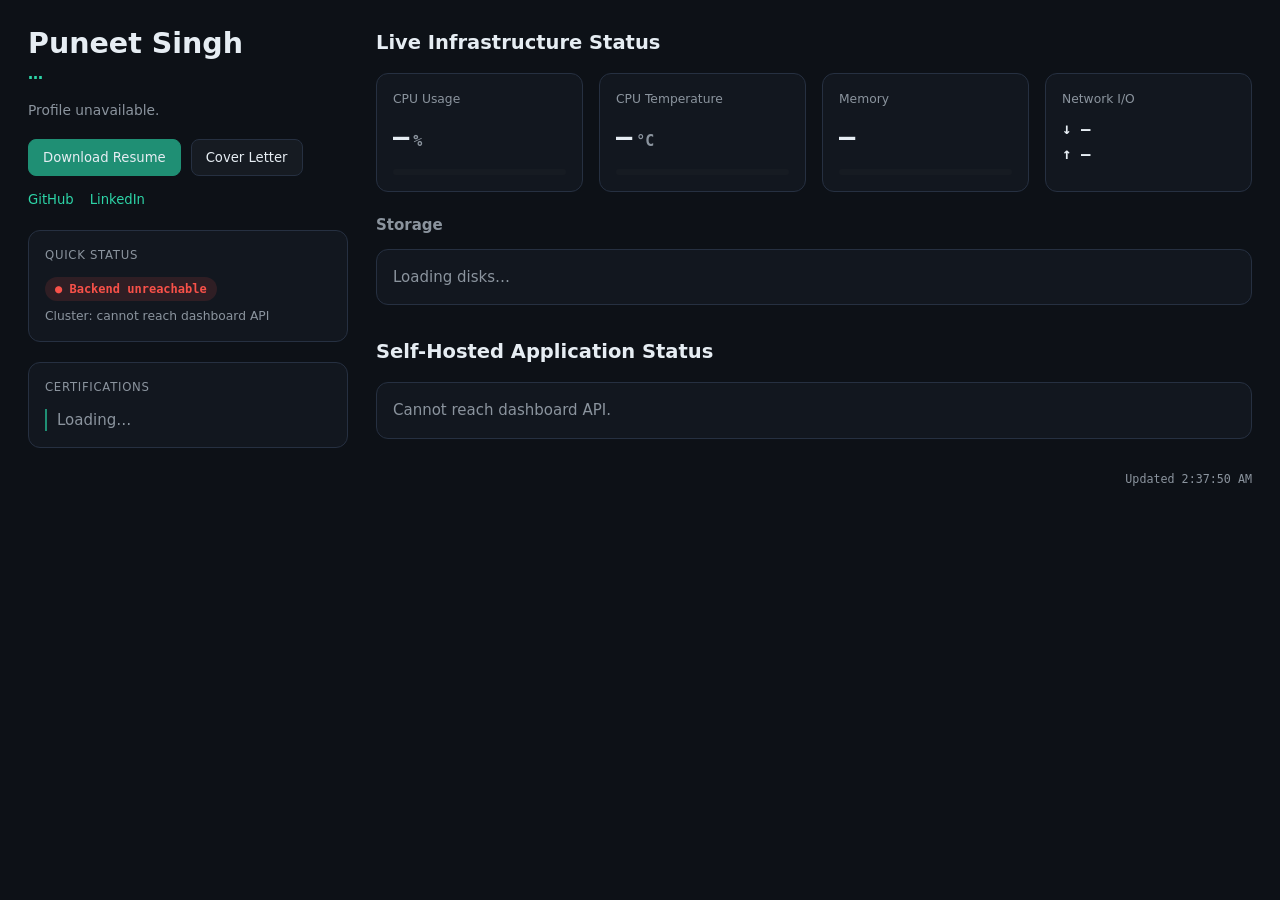
==== frontend/index.html @ 922e1ca6 "v1 scaffold: Spring Boot backend + static frontend + k8s manifests Backend (Java 21, Spring Boot 3.3" ====
<!DOCTYPE html>
<html lang="en">
<head>
  <meta charset="UTF-8" />
  <meta name="viewport" content="width=device-width, initial-scale=1.0" />
  <title>Puneet Singh — DevOps & SRE</title>
  <meta name="description" content="Senior DevOps & SRE Engineer — live homelab dashboard." />
  <link rel="preconnect" href="https://fonts.googleapis.com" />
  <link rel="stylesheet" href="css/styles.css" />
</head>
<body>
  <div class="layout">
    <!-- ============================= SIDEBAR ============================= -->
    <aside class="sidebar">
      <div class="identity">
        <h1 class="name">
          <a id="name-link" href="#" target="_blank" rel="noopener">…</a>
        </h1>
        <p class="title" id="title">…</p>
        <p class="summary" id="summary">…</p>

        <div class="cta">
          <a id="resume-link" class="btn btn-primary" href="#" target="_blank" rel="noopener">Download Resume</a>
          <a id="cover-link" class="btn" href="#" target="_blank" rel="noopener">Cover Letter</a>
        </div>

        <div class="social">
          <a id="github-link" href="#" target="_blank" rel="noopener">GitHub</a>
          <a id="linkedin-link2" href="#" target="_blank" rel="noopener">LinkedIn</a>
        </div>
      </div>

      <div class="card quick-status">
        <div class="card-head">Quick Status</div>
        <div class="quick-row">
          <span id="cluster-pill" class="pill pill-loading">● Checking…</span>
        </div>
        <div class="quick-sub" id="cluster-sub">Cluster: —</div>
      </div>

      <div class="card certs">
        <div class="card-head">Certifications</div>
        <ul id="certs-list" class="certs-list">
          <li class="muted">Loading…</li>
        </ul>
      </div>
    </aside>

    <!-- ============================= MAIN =============================== -->
    <main class="main">
      <!-- Live cluster stats -->
      <section id="infrastructure">
        <h2 class="section-title">Live Infrastructure Status</h2>
        <div class="grid metrics-grid">
          <div class="card metric" data-metric="cpu">
            <div class="metric-label">CPU Usage</div>
            <div class="metric-value"><span id="cpu-val">—</span><span class="unit">%</span></div>
            <div class="bar"><div id="cpu-bar" class="bar-fill"></div></div>
          </div>

          <div class="card metric" data-metric="cputemp">
            <div class="metric-label">CPU Temperature</div>
            <div class="metric-value"><span id="cputemp-val">—</span><span class="unit">°C</span></div>
            <div class="bar"><div id="cputemp-bar" class="bar-fill"></div></div>
          </div>

          <div class="card metric" data-metric="memory">
            <div class="metric-label">Memory</div>
            <div class="metric-value"><span id="mem-val">—</span></div>
            <div class="bar"><div id="mem-bar" class="bar-fill"></div></div>
          </div>

          <div class="card metric" data-metric="network">
            <div class="metric-label">Network I/O</div>
            <div class="metric-value net">
              <span class="net-line">↓ <span id="net-rx">—</span></span>
              <span class="net-line">↑ <span id="net-tx">—</span></span>
            </div>
          </div>
        </div>

        <h3 class="subsection-title">Storage</h3>
        <div class="grid disks-grid" id="disks-grid">
          <div class="card muted">Loading disks…</div>
        </div>
      </section>

      <!-- Self-hosted app status -->
      <section id="apps">
        <h2 class="section-title">Self-Hosted Application Status</h2>
        <div class="grid apps-grid" id="apps-grid">
          <div class="card muted">Loading apps…</div>
        </div>
      </section>

      <footer class="footer">
        <span id="last-updated">—</span>
      </footer>
    </main>
  </div>

  <script src="js/app.js" defer></script>
</body>
</html>
---- frontend/css/styles.css ----
/* ============================================================
   homepage-homelab — dark, observability-inspired theme
   ============================================================ */
:root {
  --bg:            #0d1117;
  --bg-elevated:   #161b22;
  --bg-card:       #12171f;
  --border:        #263041;
  --text:          #e6edf3;
  --text-muted:    #8b949e;
  --accent:        #2dd4a7;   /* healthy teal/green */
  --accent-dim:    #1f8f74;
  --warn:          #e3b341;
  --crit:          #f85149;
  --mono: ui-monospace, SFMono-Regular, "SF Mono", Menlo, Consolas, monospace;
  --sans: system-ui, -apple-system, "Segoe UI", Roboto, Helvetica, Arial, sans-serif;
}

* { box-sizing: border-box; }

html, body {
  margin: 0;
  padding: 0;
  background: var(--bg);
  color: var(--text);
  font-family: var(--sans);
  font-size: 15px;
  line-height: 1.5;
}

a { color: var(--accent); text-decoration: none; }
a:hover { text-decoration: underline; }

.layout {
  display: grid;
  grid-template-columns: 320px 1fr;
  gap: 28px;
  max-width: 1280px;
  margin: 0 auto;
  padding: 28px;
}

/* ---------------------------- sidebar ---------------------------- */
.sidebar { display: flex; flex-direction: column; gap: 20px; }

.name { font-size: 1.9rem; margin: 0 0 4px; line-height: 1.1; }
.name a { color: var(--text); }
.title { color: var(--accent); font-weight: 600; margin: 0 0 14px; }
.summary { color: var(--text-muted); font-size: 0.92rem; }

.cta { display: flex; gap: 10px; margin: 18px 0 14px; flex-wrap: wrap; }
.btn {
  display: inline-block;
  padding: 8px 14px;
  border: 1px solid var(--border);
  border-radius: 8px;
  color: var(--text);
  font-size: 0.88rem;
  background: var(--bg-elevated);
  transition: border-color .15s, background .15s;
}
.btn:hover { border-color: var(--accent); text-decoration: none; }
.btn-primary { background: var(--accent-dim); border-color: var(--accent-dim); }
.btn-primary:hover { background: var(--accent); border-color: var(--accent); }
.btn.disabled { opacity: .5; pointer-events: none; }

.social { display: flex; gap: 16px; font-size: 0.88rem; }

/* ---------------------------- cards ------------------------------ */
.card {
  background: var(--bg-card);
  border: 1px solid var(--border);
  border-radius: 12px;
  padding: 16px;
}
.card-head {
  font-size: 0.78rem;
  text-transform: uppercase;
  letter-spacing: .06em;
  color: var(--text-muted);
  margin-bottom: 12px;
}
.muted { color: var(--text-muted); }

/* quick status */
.quick-row { display: flex; align-items: center; gap: 8px; }
.quick-sub { color: var(--text-muted); font-size: 0.82rem; margin-top: 6px; }

.pill {
  display: inline-block;
  padding: 3px 10px;
  border-radius: 999px;
  font-size: 0.8rem;
  font-weight: 600;
  font-family: var(--mono);
}
.pill-ok      { background: rgba(45,212,167,.12); color: var(--accent); }
.pill-warn    { background: rgba(227,179,65,.12);  color: var(--warn); }
.pill-crit    { background: rgba(248,81,73,.12);   color: var(--crit); }
.pill-loading { background: rgba(139,148,158,.12); color: var(--text-muted); }

/* certifications */
.certs-list { list-style: none; margin: 0; padding: 0; display: flex; flex-direction: column; gap: 10px; }
.certs-list li { border-left: 2px solid var(--accent-dim); padding-left: 10px; }
.cert-name { font-weight: 600; }
.cert-meta { color: var(--text-muted); font-size: 0.8rem; }

/* ---------------------------- main ------------------------------- */
.main { display: flex; flex-direction: column; gap: 32px; }
.section-title { font-size: 1.3rem; margin: 0 0 16px; }
.subsection-title { font-size: 1rem; color: var(--text-muted); margin: 22px 0 12px; }

.grid { display: grid; gap: 16px; }
.metrics-grid { grid-template-columns: repeat(auto-fit, minmax(200px, 1fr)); }
.disks-grid   { grid-template-columns: repeat(auto-fit, minmax(240px, 1fr)); }
.apps-grid    { grid-template-columns: repeat(auto-fit, minmax(220px, 1fr)); }

/* metric card */
.metric-label { font-size: 0.82rem; color: var(--text-muted); margin-bottom: 8px; }
.metric-value { font-family: var(--mono); font-size: 1.8rem; font-weight: 700; }
.metric-value .unit { font-size: 1rem; color: var(--text-muted); margin-left: 4px; }
.metric-value.net { font-size: 1.05rem; display: flex; flex-direction: column; gap: 2px; }
.net-line { color: var(--text); }

.bar { height: 6px; background: var(--bg-elevated); border-radius: 4px; margin-top: 12px; overflow: hidden; }
.bar-fill { height: 100%; width: 0; background: var(--accent); transition: width .4s ease, background .4s; }
.bar-fill.warn { background: var(--warn); }
.bar-fill.crit { background: var(--crit); }

/* disk card */
.disk-name { font-weight: 600; margin-bottom: 4px; }
.disk-mount { font-family: var(--mono); font-size: 0.78rem; color: var(--text-muted); margin-bottom: 10px; }
.disk-usage { font-family: var(--mono); font-size: 0.85rem; margin-top: 8px; color: var(--text-muted); }
.disk-temp { float: right; font-size: 0.8rem; }

/* app card */
.app-card { display: flex; flex-direction: column; gap: 8px; }
.app-head { display: flex; justify-content: space-between; align-items: center; }
.app-name { font-weight: 600; text-transform: capitalize; }
.app-stats { font-family: var(--mono); font-size: 0.8rem; color: var(--text-muted); }
.app-stats div { display: flex; justify-content: space-between; }

/* states */
.is-error .metric-value,
.is-error .disk-usage { color: var(--crit); }
.skeleton { color: var(--text-muted); opacity: .6; }

.footer { color: var(--text-muted); font-size: 0.78rem; text-align: right; font-family: var(--mono); }

/* ---------------------------- responsive ------------------------- */
@media (max-width: 860px) {
  .layout { grid-template-columns: 1fr; }
}
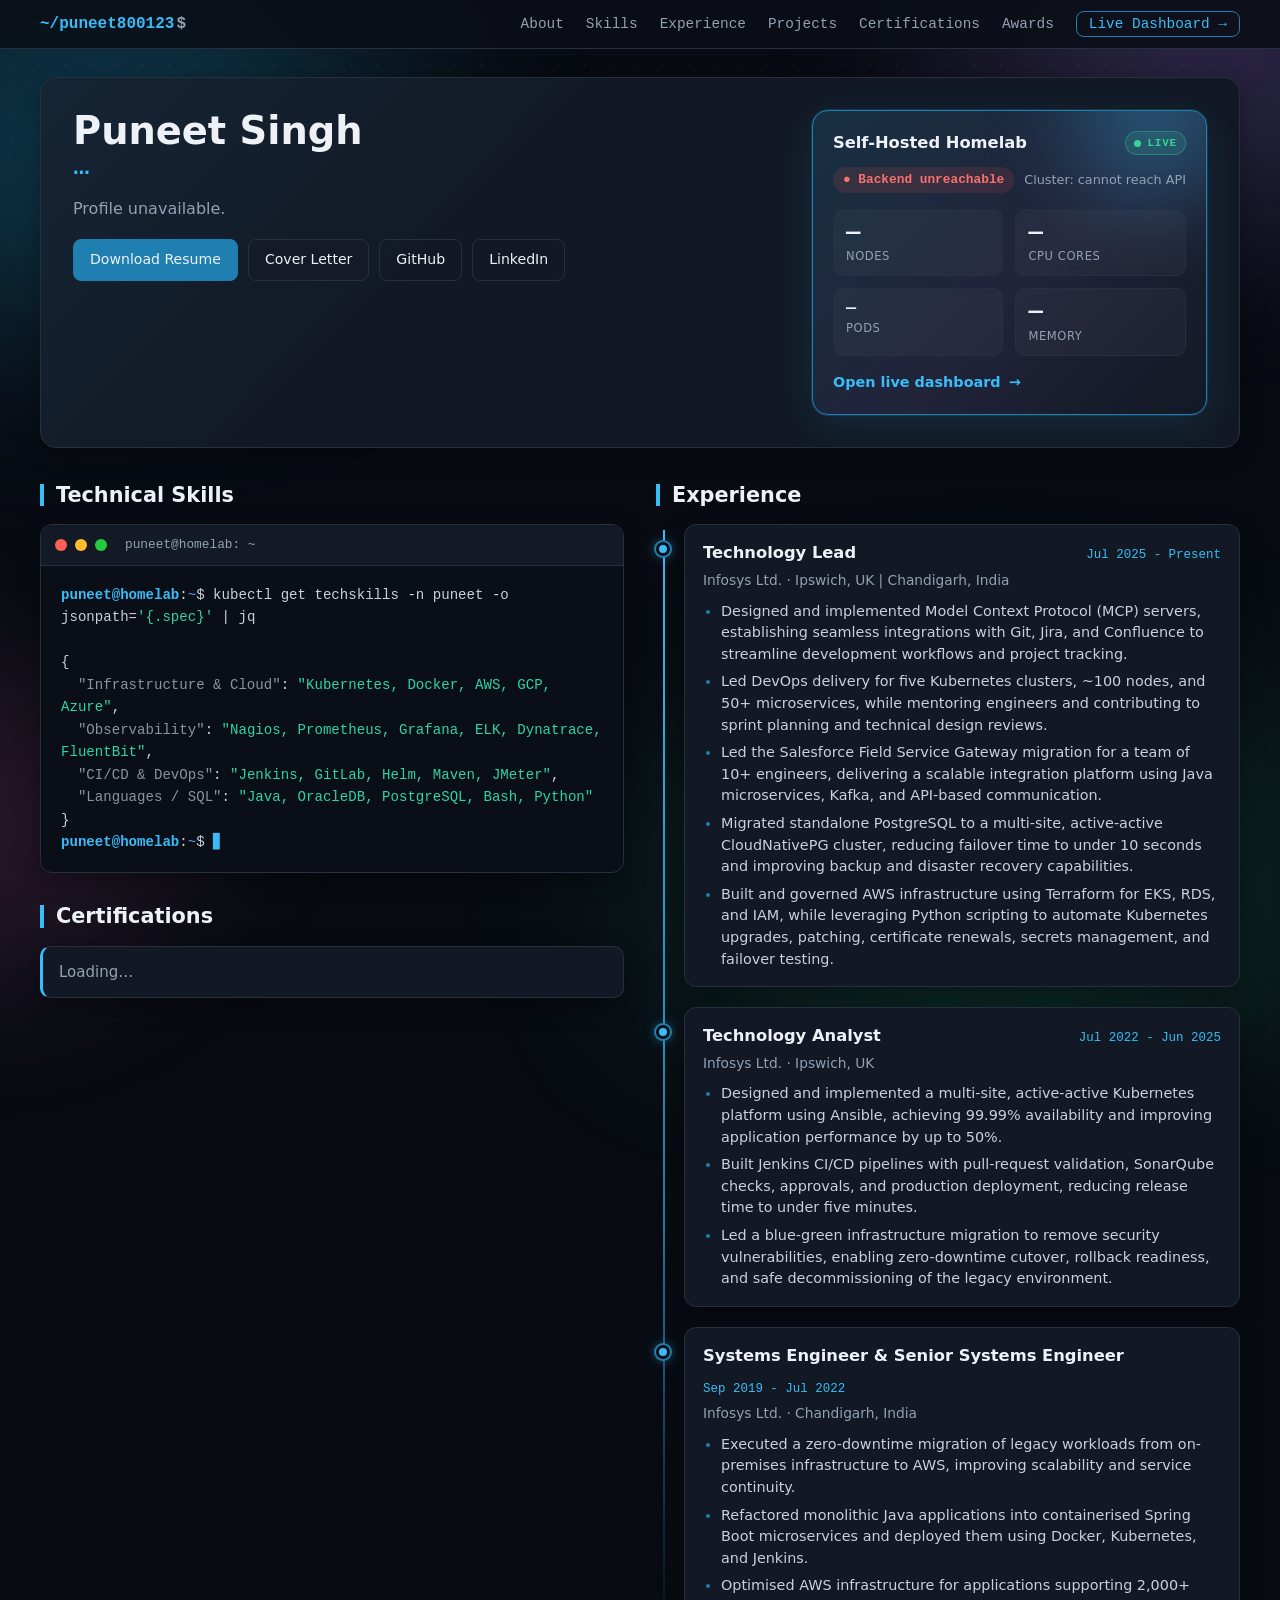
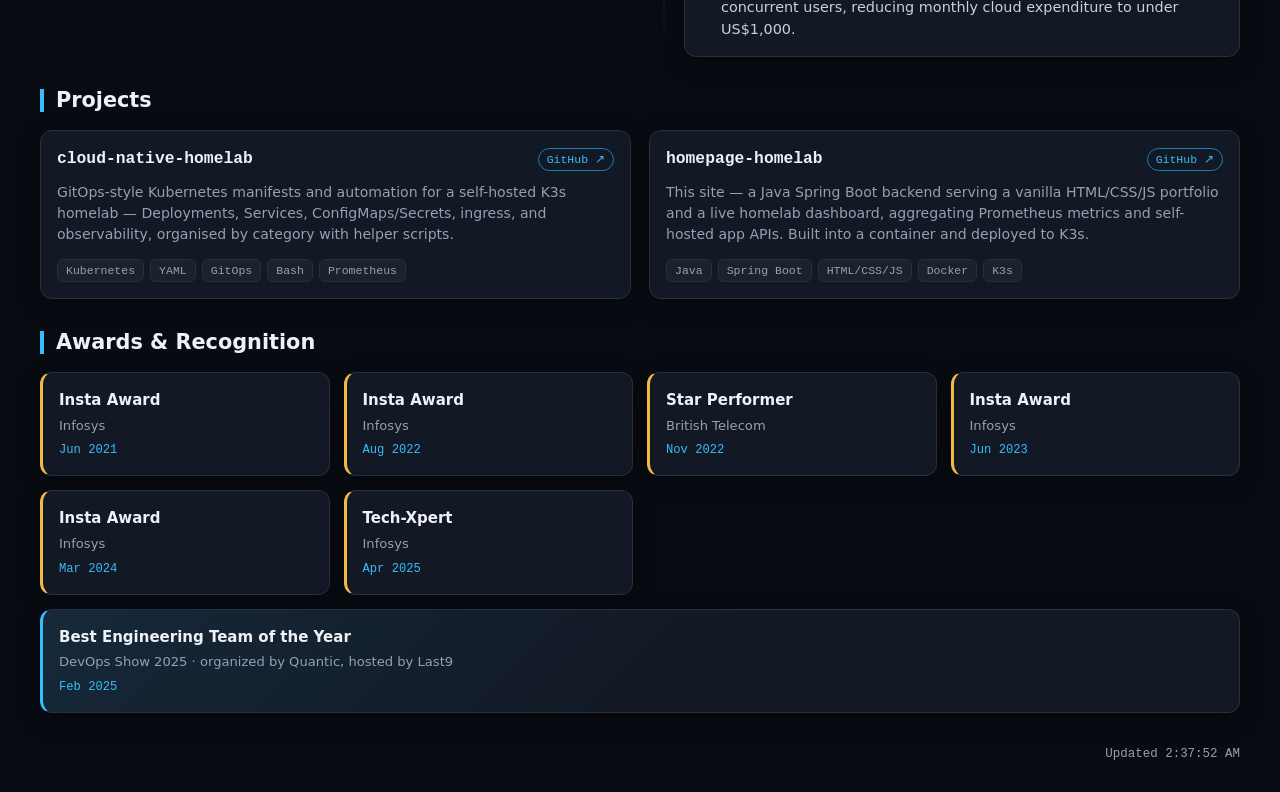
==== commit 831f32e8: "Two-page site (portfolio + live dashboard), gauges, app integration, system info Backend: - /api/clu" ====
--- a/frontend/index.html
+++ b/frontend/index.html
@@ -4,15 +4,38 @@
   <meta charset="UTF-8" />
   <meta name="viewport" content="width=device-width, initial-scale=1.0" />
   <title>Puneet Singh — DevOps & SRE</title>
-  <meta name="description" content="Senior DevOps & SRE Engineer — live homelab dashboard." />
+  <meta name="description" content="Puneet Singh — DevOps Lead & SRE. Kubernetes, GitOps, observability, automation." />
   <link rel="preconnect" href="https://fonts.googleapis.com" />
   <link rel="stylesheet" href="css/styles.css" />
 </head>
 <body>
-  <div class="layout">
-    <!-- ============================= SIDEBAR ============================= -->
-    <aside class="sidebar">
-      <div class="identity">
+  <!-- Fancy layered background -->
+  <div class="bg-aurora" aria-hidden="true"></div>
+  <div class="bg-grid" aria-hidden="true"></div>
+
+  <!-- ============================== NAV ============================== -->
+  <nav class="navbar">
+    <div class="nav-inner">
+      <a class="nav-brand" href="#top">
+        <span class="brand-prompt">~/puneet800123</span><span class="brand-cursor">$</span>
+      </a>
+      <button class="nav-toggle" id="nav-toggle" aria-label="Toggle navigation">☰</button>
+      <ul class="nav-links" id="nav-links">
+        <li><a href="#about">About</a></li>
+        <li><a href="#skills">Skills</a></li>
+        <li><a href="#experience">Experience</a></li>
+        <li><a href="#projects">Projects</a></li>
+        <li><a href="#certs">Certifications</a></li>
+        <li><a href="#awards">Awards</a></li>
+        <li><a class="nav-cta" href="dashboard.html">Live Dashboard →</a></li>
+      </ul>
+    </div>
+  </nav>
+
+  <div class="page" id="top">
+    <!-- ============================= HERO ============================= -->
+    <header class="hero" id="about">
+      <div class="hero-main">
         <h1 class="name">
           <a id="name-link" href="#" target="_blank" rel="noopener">…</a>
         </h1>
@@ -22,74 +45,169 @@
         <div class="cta">
           <a id="resume-link" class="btn btn-primary" href="#" target="_blank" rel="noopener">Download Resume</a>
           <a id="cover-link" class="btn" href="#" target="_blank" rel="noopener">Cover Letter</a>
-        </div>
-
-        <div class="social">
-          <a id="github-link" href="#" target="_blank" rel="noopener">GitHub</a>
-          <a id="linkedin-link2" href="#" target="_blank" rel="noopener">LinkedIn</a>
+          <a id="github-link" class="btn btn-ghost" href="#" target="_blank" rel="noopener">GitHub</a>
+          <a id="linkedin-link2" class="btn btn-ghost" href="#" target="_blank" rel="noopener">LinkedIn</a>
         </div>
       </div>
 
-      <div class="card quick-status">
-        <div class="card-head">Quick Status</div>
-        <div class="quick-row">
+      <!-- Homelab teaser: proof the "I run a homelab" claim is real + live -->
+      <a class="hero-status homelab-teaser" href="dashboard.html">
+        <div class="teaser-glow" aria-hidden="true"></div>
+        <div class="teaser-top">
+          <span class="teaser-title">Self-Hosted Homelab</span>
+          <span class="live-badge"><span class="live-dot"></span>LIVE</span>
+        </div>
+        <div class="teaser-status">
           <span id="cluster-pill" class="pill pill-loading">● Checking…</span>
-        </div>
-        <div class="quick-sub" id="cluster-sub">Cluster: —</div>
-      </div>
-
-      <div class="card certs">
-        <div class="card-head">Certifications</div>
-        <ul id="certs-list" class="certs-list">
+          <span class="teaser-sub" id="cluster-sub">K3s cluster</span>
+        </div>
+        <div class="teaser-stats">
+          <div class="ts-item"><span class="ts-val" id="cs-nodes">—</span><span class="ts-key">Nodes</span></div>
+          <div class="ts-item"><span class="ts-val" id="cs-cores">—</span><span class="ts-key">CPU Cores</span></div>
+          <div class="ts-item"><span class="ts-val" id="cs-pods">—</span><span class="ts-key">Pods</span></div>
+          <div class="ts-item"><span class="ts-val" id="cs-mem">—</span><span class="ts-key">Memory</span></div>
+        </div>
+        <div class="teaser-cta">Open live dashboard <span class="teaser-arrow">→</span></div>
+      </a>
+    </header>
+
+    <!-- ============================= MAIN =============================== -->
+    <main class="main">
+      <div class="row-2col">
+      <div class="col-stack">
+      <!-- Technical skills — rendered as a kubectl terminal -->
+      <section id="skills">
+        <h2 class="section-title">Technical Skills</h2>
+        <div class="terminal">
+          <div class="term-head">
+            <span class="term-dot red"></span>
+            <span class="term-dot amber"></span>
+            <span class="term-dot green"></span>
+            <span class="term-title">puneet@homelab: ~</span>
+          </div>
+          <pre class="term-body"><span class="term-prompt">puneet@homelab</span>:<span class="term-path">~</span>$ kubectl get techskills -n puneet -o jsonpath=<span class="k-str">'{.spec}'</span> | jq
+
+{
+  <span class="k-key">"Infrastructure &amp; Cloud"</span>: <span class="k-str">"Kubernetes, Docker, AWS, GCP, Azure"</span>,
+  <span class="k-key">"Observability"</span>: <span class="k-str">"Nagios, Prometheus, Grafana, ELK, Dynatrace, FluentBit"</span>,
+  <span class="k-key">"CI/CD &amp; DevOps"</span>: <span class="k-str">"Jenkins, GitLab, Helm, Maven, JMeter"</span>,
+  <span class="k-key">"Languages / SQL"</span>: <span class="k-str">"Java, OracleDB, PostgreSQL, Bash, Python"</span>
+}
+<span class="term-prompt">puneet@homelab</span>:<span class="term-path">~</span>$ <span class="term-blink">▋</span></pre>
+        </div>
+      </section>
+
+      <!-- Certifications -->
+      <section id="certs">
+        <h2 class="section-title">Certifications</h2>
+        <ul id="certs-list" class="certs-list certs-stacked">
           <li class="muted">Loading…</li>
         </ul>
+      </section>
       </div>
-    </aside>
-
-    <!-- ============================= MAIN =============================== -->
-    <main class="main">
-      <!-- Live cluster stats -->
-      <section id="infrastructure">
-        <h2 class="section-title">Live Infrastructure Status</h2>
-        <div class="grid metrics-grid">
-          <div class="card metric" data-metric="cpu">
-            <div class="metric-label">CPU Usage</div>
-            <div class="metric-value"><span id="cpu-val">—</span><span class="unit">%</span></div>
-            <div class="bar"><div id="cpu-bar" class="bar-fill"></div></div>
-          </div>
-
-          <div class="card metric" data-metric="cputemp">
-            <div class="metric-label">CPU Temperature</div>
-            <div class="metric-value"><span id="cputemp-val">—</span><span class="unit">°C</span></div>
-            <div class="bar"><div id="cputemp-bar" class="bar-fill"></div></div>
-          </div>
-
-          <div class="card metric" data-metric="memory">
-            <div class="metric-label">Memory</div>
-            <div class="metric-value"><span id="mem-val">—</span></div>
-            <div class="bar"><div id="mem-bar" class="bar-fill"></div></div>
-          </div>
-
-          <div class="card metric" data-metric="network">
-            <div class="metric-label">Network I/O</div>
-            <div class="metric-value net">
-              <span class="net-line">↓ <span id="net-rx">—</span></span>
-              <span class="net-line">↑ <span id="net-tx">—</span></span>
-            </div>
-          </div>
-        </div>
-
-        <h3 class="subsection-title">Storage</h3>
-        <div class="grid disks-grid" id="disks-grid">
-          <div class="card muted">Loading disks…</div>
-        </div>
-      </section>
-
-      <!-- Self-hosted app status -->
-      <section id="apps">
-        <h2 class="section-title">Self-Hosted Application Status</h2>
-        <div class="grid apps-grid" id="apps-grid">
-          <div class="card muted">Loading apps…</div>
+
+      <!-- Experience timeline -->
+      <section id="experience">
+        <h2 class="section-title">Experience</h2>
+        <div class="timeline">
+          <div class="tl-item">
+            <div class="tl-dot"></div>
+            <div class="tl-content card">
+              <div class="tl-head">
+                <span class="tl-role">Technology Lead</span>
+                <span class="tl-date">Jul 2025 - Present</span>
+              </div>
+              <div class="tl-org">Infosys Ltd. · Ipswich, UK | Chandigarh, India</div>
+              <ul class="tl-points">
+                <li>Designed and implemented Model Context Protocol (MCP) servers, establishing seamless integrations with Git, Jira, and Confluence to streamline development workflows and project tracking.</li>
+                <li>Led DevOps delivery for five Kubernetes clusters, ~100 nodes, and 50+ microservices, while mentoring engineers and contributing to sprint planning and technical design reviews.</li>
+                <li>Led the Salesforce Field Service Gateway migration for a team of 10+ engineers, delivering a scalable integration platform using Java microservices, Kafka, and API-based communication.</li>
+                <li>Migrated standalone PostgreSQL to a multi-site, active-active CloudNativePG cluster, reducing failover time to under 10 seconds and improving backup and disaster recovery capabilities.</li>
+                <li>Built and governed AWS infrastructure using Terraform for EKS, RDS, and IAM, while leveraging Python scripting to automate Kubernetes upgrades, patching, certificate renewals, secrets management, and failover testing.</li>
+              </ul>
+            </div>
+          </div>
+
+          <div class="tl-item">
+            <div class="tl-dot"></div>
+            <div class="tl-content card">
+              <div class="tl-head">
+                <span class="tl-role">Technology Analyst</span>
+                <span class="tl-date">Jul 2022 - Jun 2025</span>
+              </div>
+              <div class="tl-org">Infosys Ltd. · Ipswich, UK</div>
+              <ul class="tl-points">
+                <li>Designed and implemented a multi-site, active-active Kubernetes platform using Ansible, achieving 99.99% availability and improving application performance by up to 50%.</li>
+                <li>Built Jenkins CI/CD pipelines with pull-request validation, SonarQube checks, approvals, and production deployment, reducing release time to under five minutes.</li>
+                <li>Led a blue-green infrastructure migration to remove security vulnerabilities, enabling zero-downtime cutover, rollback readiness, and safe decommissioning of the legacy environment.</li>
+              </ul>
+            </div>
+          </div>
+
+          <div class="tl-item">
+            <div class="tl-dot"></div>
+            <div class="tl-content card">
+              <div class="tl-head">
+                <span class="tl-role">Systems Engineer &amp; Senior Systems Engineer</span>
+                <span class="tl-date">Sep 2019 - Jul 2022</span>
+              </div>
+              <div class="tl-org">Infosys Ltd. · Chandigarh, India</div>
+              <ul class="tl-points">
+                <li>Executed a zero-downtime migration of legacy workloads from on-premises infrastructure to AWS, improving scalability and service continuity.</li>
+                <li>Refactored monolithic Java applications into containerised Spring Boot microservices and deployed them using Docker, Kubernetes, and Jenkins.</li>
+                <li>Optimised AWS infrastructure for applications supporting 2,000+ concurrent users, reducing monthly cloud expenditure to under US$1,000.</li>
+              </ul>
+            </div>
+          </div>
+        </div>
+      </section>
+      </div>
+
+      <!-- Projects -->
+      <section id="projects">
+        <h2 class="section-title">Projects</h2>
+        <div class="projects-grid">
+          <a class="card project-card" href="https://github.com/puneet800123/cloud-native-homelab" target="_blank" rel="noopener">
+            <div class="project-head">
+              <span class="project-name">cloud-native-homelab</span>
+              <span class="repo-badge">GitHub ↗</span>
+            </div>
+            <p class="project-desc">GitOps-style Kubernetes manifests and automation for a self-hosted K3s
+              homelab — Deployments, Services, ConfigMaps/Secrets, ingress, and observability, organised by
+              category with helper scripts.</p>
+            <div class="project-tags">
+              <span class="tag">Kubernetes</span><span class="tag">YAML</span><span class="tag">GitOps</span>
+              <span class="tag">Bash</span><span class="tag">Prometheus</span>
+            </div>
+          </a>
+
+          <a class="card project-card" href="https://github.com/puneet800123/homepage-homelab" target="_blank" rel="noopener">
+            <div class="project-head">
+              <span class="project-name">homepage-homelab</span>
+              <span class="repo-badge">GitHub ↗</span>
+            </div>
+            <p class="project-desc">This site — a Java Spring Boot backend serving a vanilla HTML/CSS/JS
+              portfolio and a live homelab dashboard, aggregating Prometheus metrics and self-hosted app APIs.
+              Built into a container and deployed to K3s.</p>
+            <div class="project-tags">
+              <span class="tag">Java</span><span class="tag">Spring Boot</span><span class="tag">HTML/CSS/JS</span>
+              <span class="tag">Docker</span><span class="tag">K3s</span>
+            </div>
+          </a>
+        </div>
+      </section>
+
+      <!-- Awards & Recognition -->
+      <section id="awards">
+        <h2 class="section-title">Awards &amp; Recognition</h2>
+        <div class="awards-grid">
+          <div class="card award-card"><span class="award-name">Insta Award</span><span class="award-org">Infosys</span><span class="award-date">Jun 2021</span></div>
+          <div class="card award-card"><span class="award-name">Insta Award</span><span class="award-org">Infosys</span><span class="award-date">Aug 2022</span></div>
+          <div class="card award-card"><span class="award-name">Star Performer</span><span class="award-org">British Telecom</span><span class="award-date">Nov 2022</span></div>
+          <div class="card award-card"><span class="award-name">Insta Award</span><span class="award-org">Infosys</span><span class="award-date">Jun 2023</span></div>
+          <div class="card award-card"><span class="award-name">Insta Award</span><span class="award-org">Infosys</span><span class="award-date">Mar 2024</span></div>
+          <div class="card award-card"><span class="award-name">Tech-Xpert</span><span class="award-org">Infosys</span><span class="award-date">Apr 2025</span></div>
+          <div class="card award-card featured"><span class="award-name">Best Engineering Team of the Year</span><span class="award-org">DevOps Show 2025 · organized by Quantic, hosted by Last9</span><span class="award-date">Feb 2025</span></div>
         </div>
       </section>
 
@@ -99,6 +217,7 @@
     </main>
   </div>
 
-  <script src="js/app.js" defer></script>
+  <script src="js/common.js" defer></script>
+  <script src="js/portfolio.js" defer></script>
 </body>
 </html>
--- a/frontend/css/styles.css
+++ b/frontend/css/styles.css
@@ -2,56 +2,246 @@
    homepage-homelab — dark, observability-inspired theme
    ============================================================ */
 :root {
-  --bg:            #0d1117;
-  --bg-elevated:   #161b22;
-  --bg-card:       #12171f;
-  --border:        #263041;
-  --text:          #e6edf3;
-  --text-muted:    #8b949e;
-  --accent:        #2dd4a7;   /* healthy teal/green */
-  --accent-dim:    #1f8f74;
-  --warn:          #e3b341;
-  --crit:          #f85149;
+  --bg:            #0b0f17;
+  --bg-elevated:   #151b26;
+  --bg-card:       #121824;
+  --border:        #26303f;
+  --border-soft:   #1c2432;
+  --text:          #eef2f7;
+  --text-muted:    #93a1b3;
+  --accent:        #38bdf8;   /* sky-blue accent */
+  --accent-dim:    #1f7fb0;
+  --accent-2:      #34d399;   /* green for healthy states */
+  --warn:          #f5b942;
+  --crit:          #f87171;
   --mono: ui-monospace, SFMono-Regular, "SF Mono", Menlo, Consolas, monospace;
   --sans: system-ui, -apple-system, "Segoe UI", Roboto, Helvetica, Arial, sans-serif;
+  --shadow: 0 6px 24px rgba(0,0,0,.35);
 }
 
 * { box-sizing: border-box; }
 
-html, body {
+html {
+  background: #080b12;
+}
+body {
   margin: 0;
   padding: 0;
-  background: var(--bg);
   color: var(--text);
   font-family: var(--sans);
   font-size: 15px;
   line-height: 1.5;
-}
+  background: transparent;
+}
+html { margin: 0; padding: 0; }
 
 a { color: var(--accent); text-decoration: none; }
 a:hover { text-decoration: underline; }
 
-.layout {
+/* ------------------------ fancy layered background --------------- */
+/* Aurora: large, slowly-drifting color blobs for a rich "AI-art" feel. */
+.bg-aurora {
+  position: fixed;
+  inset: -20%;
+  z-index: -2;
+  background:
+    radial-gradient(40% 40% at 20% 25%, rgba(56,189,248,.28), transparent 60%),
+    radial-gradient(35% 35% at 82% 18%, rgba(167,139,250,.26), transparent 60%),
+    radial-gradient(45% 45% at 70% 85%, rgba(52,211,153,.20), transparent 60%),
+    radial-gradient(30% 30% at 12% 80%, rgba(244,114,182,.16), transparent 60%);
+  filter: blur(60px) saturate(120%);
+  animation: aurora-drift 26s ease-in-out infinite alternate;
+}
+@keyframes aurora-drift {
+  0%   { transform: translate3d(0, 0, 0) scale(1) rotate(0deg); }
+  50%  { transform: translate3d(2%, -3%, 0) scale(1.08) rotate(2deg); }
+  100% { transform: translate3d(-2%, 2%, 0) scale(1.04) rotate(-2deg); }
+}
+/* Faint static dot grid over the aurora, fading toward the bottom. */
+.bg-grid {
+  position: fixed;
+  inset: 0;
+  z-index: -1;
+  background-image: radial-gradient(rgba(147,161,179,.10) 1px, transparent 1px);
+  background-size: 26px 26px;
+  mask-image: linear-gradient(180deg, rgba(0,0,0,.7), rgba(0,0,0,.2) 45%, transparent 85%);
+  pointer-events: none;
+}
+.bg-glow { display: none; }
+
+@media (prefers-reduced-motion: reduce) {
+  .bg-aurora { animation: none; }
+}
+
+/* ------------------------------ navbar --------------------------- */
+.navbar {
+  position: sticky;
+  top: 0;
+  z-index: 50;
+  background: rgba(11, 15, 23, .85);
+  backdrop-filter: blur(10px);
+  border-bottom: 1px solid var(--border);
+}
+.nav-inner {
+  max-width: 1600px;
+  margin: 0 auto;
+  padding: 12px 40px;
+  display: flex;
+  align-items: center;
+  gap: 24px;
+}
+.nav-brand {
+  font-family: var(--mono);
+  font-weight: 700;
+  color: var(--text);
+  font-size: 1rem;
+}
+.nav-brand:hover { text-decoration: none; }
+.brand-prompt { color: var(--accent); }
+.brand-cursor { color: var(--text-muted); margin-left: 2px; animation: blink 1.1s step-end infinite; }
+.nav-links {
+  list-style: none;
+  display: flex;
+  gap: 22px;
+  margin: 0 0 0 auto;
+  padding: 0;
+}
+.nav-links a {
+  color: var(--text-muted);
+  font-size: 0.9rem;
+  font-family: var(--mono);
+  transition: color .15s;
+}
+.nav-links a:hover { color: var(--accent); text-decoration: none; }
+.nav-cta {
+  color: var(--accent) !important;
+  border: 1px solid var(--accent-dim);
+  border-radius: 8px;
+  padding: 4px 12px;
+}
+.nav-cta:hover { background: rgba(56,189,248,.12); }
+.nav-toggle {
+  display: none;
+  margin-left: auto;
+  background: none;
+  border: 1px solid var(--border);
+  color: var(--text);
+  border-radius: 8px;
+  font-size: 1.1rem;
+  padding: 4px 10px;
+  cursor: pointer;
+}
+
+.page {
+  max-width: 1600px;
+  margin: 0 auto;
+  padding: 28px 40px;
+}
+
+/* ------------------------------- hero ---------------------------- */
+.hero {
   display: grid;
-  grid-template-columns: 320px 1fr;
-  gap: 28px;
-  max-width: 1280px;
-  margin: 0 auto;
-  padding: 28px;
-}
-
-/* ---------------------------- sidebar ---------------------------- */
-.sidebar { display: flex; flex-direction: column; gap: 20px; }
-
-.name { font-size: 1.9rem; margin: 0 0 4px; line-height: 1.1; }
+  grid-template-columns: 1fr auto;
+  gap: 24px;
+  align-items: start;
+  padding: 32px;
+  margin-bottom: 36px;
+  border: 1px solid var(--border);
+  border-radius: 16px;
+  background:
+    linear-gradient(135deg, rgba(56,189,248,.08), transparent 40%),
+    var(--bg-card);
+  box-shadow: var(--shadow);
+}
+.hero-main { max-width: 820px; }
+.hero .summary { font-size: 1rem; max-width: 760px; }
+.hero-status { align-self: stretch; min-width: 220px; }
+
+/* Homelab teaser card (portfolio) — clickable, links to the dashboard. */
+.homelab-teaser {
+  position: relative;
+  display: block;
+  overflow: hidden;
+  text-decoration: none;
+  color: inherit;
+  padding: 20px;
+  border-radius: 16px;
+  border: 1px solid var(--accent-dim);
+  background:
+    linear-gradient(135deg, rgba(56,189,248,.14), rgba(167,139,250,.10) 55%, transparent),
+    var(--bg-card);
+  box-shadow: 0 0 0 1px rgba(56,189,248,.15), 0 10px 40px rgba(56,189,248,.12);
+  transition: transform .18s ease, box-shadow .18s ease, border-color .18s ease;
+}
+.homelab-teaser:hover {
+  text-decoration: none;
+  transform: translateY(-3px);
+  border-color: var(--accent);
+  box-shadow: 0 0 0 1px rgba(56,189,248,.35), 0 16px 50px rgba(56,189,248,.22);
+}
+/* soft moving glow behind the card */
+.teaser-glow {
+  position: absolute;
+  top: -40%; right: -20%;
+  width: 260px; height: 260px;
+  background: radial-gradient(circle, rgba(56,189,248,.35), transparent 70%);
+  filter: blur(30px);
+  pointer-events: none;
+  animation: teaser-pulse 4s ease-in-out infinite alternate;
+}
+@keyframes teaser-pulse { from { opacity:.5; transform:scale(1);} to { opacity:.9; transform:scale(1.15);} }
+
+.teaser-top { display: flex; align-items: center; justify-content: space-between; position: relative; }
+.teaser-title { font-weight: 700; font-size: 1.02rem; color: var(--text); }
+.live-badge {
+  display: inline-flex; align-items: center; gap: 6px;
+  font-family: var(--mono); font-size: .68rem; font-weight: 700; letter-spacing: .08em;
+  color: var(--accent-2);
+  background: rgba(52,211,153,.12);
+  border: 1px solid rgba(52,211,153,.35);
+  padding: 3px 8px; border-radius: 999px;
+}
+.live-dot { width: 7px; height: 7px; border-radius: 50%; background: var(--accent-2); box-shadow: 0 0 0 0 rgba(52,211,153,.7); animation: live-blink 1.4s infinite; }
+@keyframes live-blink { 0%{box-shadow:0 0 0 0 rgba(52,211,153,.7);} 70%{box-shadow:0 0 0 7px rgba(52,211,153,0);} 100%{box-shadow:0 0 0 0 rgba(52,211,153,0);} }
+
+.teaser-status { display: flex; align-items: center; gap: 10px; margin: 12px 0 16px; position: relative; }
+.teaser-sub { font-size: .8rem; color: var(--text-muted); }
+
+.teaser-stats {
+  display: grid; grid-template-columns: 1fr 1fr; gap: 12px;
+  position: relative;
+}
+.ts-item {
+  display: flex; flex-direction: column; gap: 2px;
+  padding: 10px 12px; border-radius: 10px;
+  background: rgba(255,255,255,.03);
+  border: 1px solid var(--border);
+}
+.ts-val { font-family: var(--mono); font-size: 1.5rem; font-weight: 700; color: var(--text); line-height: 1.1; }
+#cs-pods.ts-val { font-size: 1.05rem; }
+.ts-key { font-size: .72rem; text-transform: uppercase; letter-spacing: .05em; color: var(--text-muted); }
+
+.teaser-cta {
+  margin-top: 16px; position: relative;
+  display: inline-flex; align-items: center; gap: 8px;
+  color: var(--accent); font-weight: 600; font-size: .9rem;
+}
+.teaser-arrow { transition: transform .18s ease; }
+.homelab-teaser:hover .teaser-arrow { transform: translateX(4px); }
+
+/* Dashboard hero variant */
+.dash-hero .name { font-size: 2rem; }
+
+/* ---------------------------- identity --------------------------- */
+.name { font-size: 2.4rem; margin: 0 0 4px; line-height: 1.1; }
 .name a { color: var(--text); }
-.title { color: var(--accent); font-weight: 600; margin: 0 0 14px; }
+.title { color: var(--accent); font-weight: 600; margin: 0 0 14px; font-size: 1.05rem; }
 .summary { color: var(--text-muted); font-size: 0.92rem; }
 
-.cta { display: flex; gap: 10px; margin: 18px 0 14px; flex-wrap: wrap; }
+.cta { display: flex; gap: 10px; margin: 18px 0 0; flex-wrap: wrap; }
 .btn {
   display: inline-block;
-  padding: 8px 14px;
+  padding: 9px 16px;
   border: 1px solid var(--border);
   border-radius: 8px;
   color: var(--text);
@@ -62,9 +252,8 @@
 .btn:hover { border-color: var(--accent); text-decoration: none; }
 .btn-primary { background: var(--accent-dim); border-color: var(--accent-dim); }
 .btn-primary:hover { background: var(--accent); border-color: var(--accent); }
+.btn-ghost { background: transparent; }
 .btn.disabled { opacity: .5; pointer-events: none; }
-
-.social { display: flex; gap: 16px; font-size: 0.88rem; }
 
 /* ---------------------------- cards ------------------------------ */
 .card {
@@ -72,7 +261,9 @@
   border: 1px solid var(--border);
   border-radius: 12px;
   padding: 16px;
-}
+  box-shadow: var(--shadow);
+}
+.card:hover { border-color: var(--border); }
 .card-head {
   font-size: 0.78rem;
   text-transform: uppercase;
@@ -85,6 +276,10 @@
 /* quick status */
 .quick-row { display: flex; align-items: center; gap: 8px; }
 .quick-sub { color: var(--text-muted); font-size: 0.82rem; margin-top: 6px; }
+.cluster-stats { list-style: none; margin: 14px 0 0; padding: 12px 0 0; border-top: 1px solid var(--border); display: flex; flex-direction: column; gap: 8px; }
+.cluster-stats li { display: flex; justify-content: space-between; gap: 12px; font-size: .85rem; }
+.cs-key { color: var(--text-muted); }
+.cs-val { font-family: var(--mono); color: var(--text); font-weight: 600; }
 
 .pill {
   display: inline-block;
@@ -94,20 +289,54 @@
   font-weight: 600;
   font-family: var(--mono);
 }
-.pill-ok      { background: rgba(45,212,167,.12); color: var(--accent); }
+.pill-ok      { background: rgba(52,211,153,.14); color: var(--accent-2); }
 .pill-warn    { background: rgba(227,179,65,.12);  color: var(--warn); }
 .pill-crit    { background: rgba(248,81,73,.12);   color: var(--crit); }
 .pill-loading { background: rgba(139,148,158,.12); color: var(--text-muted); }
 
 /* certifications */
-.certs-list { list-style: none; margin: 0; padding: 0; display: flex; flex-direction: column; gap: 10px; }
-.certs-list li { border-left: 2px solid var(--accent-dim); padding-left: 10px; }
+.certs-list { list-style: none; margin: 0; padding: 0; display: grid; grid-template-columns: repeat(auto-fit, minmax(240px, 1fr)); gap: 12px; }
+.certs-list li { border: 1px solid var(--border); border-left: 3px solid var(--accent); border-radius: 10px; padding: 14px 16px; background: var(--bg-card); box-shadow: var(--shadow); }
 .cert-name { font-weight: 600; }
 .cert-meta { color: var(--text-muted); font-size: 0.8rem; }
 
+/* awards & recognition */
+.awards-grid { display: grid; grid-template-columns: repeat(auto-fit, minmax(230px, 1fr)); gap: 14px; }
+.award-card { display: flex; flex-direction: column; gap: 4px; border-left: 3px solid var(--warn); }
+.award-name { font-weight: 600; color: var(--text); }
+.award-org { font-size: .82rem; color: var(--text-muted); }
+.award-date { font-family: var(--mono); font-size: .76rem; color: var(--accent); margin-top: 2px; }
+.award-card.featured { border-left-color: var(--accent); background: linear-gradient(135deg, rgba(56,189,248,.10), transparent 55%), var(--bg-card); grid-column: 1 / -1; }
+
+/* projects */
+.projects-grid { display: grid; grid-template-columns: repeat(auto-fit, minmax(320px, 1fr)); gap: 18px; }
+.project-card { display: flex; flex-direction: column; gap: 10px; text-decoration: none; color: inherit; transition: transform .18s ease, border-color .18s ease, box-shadow .18s ease; }
+.project-card:hover { text-decoration: none; transform: translateY(-3px); border-color: var(--accent); box-shadow: 0 12px 40px rgba(56,189,248,.15); }
+.project-head { display: flex; align-items: center; justify-content: space-between; gap: 12px; }
+.project-name { font-family: var(--mono); font-weight: 700; font-size: 1.02rem; color: var(--text); }
+.repo-badge { font-family: var(--mono); font-size: .72rem; color: var(--accent); border: 1px solid var(--accent-dim); border-radius: 999px; padding: 2px 8px; white-space: nowrap; }
+.project-desc { color: var(--text-muted); font-size: .88rem; margin: 0; }
+.project-tags { display: flex; flex-wrap: wrap; gap: 6px; margin-top: auto; padding-top: 4px; }
+.tag { font-family: var(--mono); font-size: .72rem; color: var(--text-muted); background: rgba(255,255,255,.04); border: 1px solid var(--border); border-radius: 6px; padding: 2px 8px; }
+
 /* ---------------------------- main ------------------------------- */
 .main { display: flex; flex-direction: column; gap: 32px; }
-.section-title { font-size: 1.3rem; margin: 0 0 16px; }
+
+/* Two sections side-by-side on wide screens; stacks on narrow. */
+.row-2col { display: grid; grid-template-columns: 1fr 1fr; gap: 32px; align-items: start; }
+@media (max-width: 1000px) { .row-2col { grid-template-columns: 1fr; } }
+
+/* Vertical stack within one column of a .row-2col (e.g. Skills + Certs). */
+.col-stack { display: flex; flex-direction: column; gap: 32px; }
+/* Certs list constrained to its column: single column of cards. */
+.certs-stacked { grid-template-columns: 1fr; }
+.section-title {
+  font-size: 1.3rem;
+  margin: 0 0 18px;
+  padding-left: 12px;
+  border-left: 4px solid var(--accent);
+  line-height: 1.1;
+}
 .subsection-title { font-size: 1rem; color: var(--text-muted); margin: 22px 0 12px; }
 
 .grid { display: grid; gap: 16px; }
@@ -123,7 +352,7 @@
 .net-line { color: var(--text); }
 
 .bar { height: 6px; background: var(--bg-elevated); border-radius: 4px; margin-top: 12px; overflow: hidden; }
-.bar-fill { height: 100%; width: 0; background: var(--accent); transition: width .4s ease, background .4s; }
+.bar-fill { height: 100%; width: 0; background: var(--accent-2); transition: width .4s ease, background .4s; }
 .bar-fill.warn { background: var(--warn); }
 .bar-fill.crit { background: var(--crit); }
 
@@ -147,7 +376,162 @@
 
 .footer { color: var(--text-muted); font-size: 0.78rem; text-align: right; font-family: var(--mono); }
 
+/* --------------------------- terminal (skills) ------------------- */
+.terminal {
+  border: 1px solid var(--border);
+  border-radius: 12px;
+  overflow: hidden;
+  background: #0a0e16;
+  box-shadow: var(--shadow);
+}
+.term-head {
+  display: flex;
+  align-items: center;
+  gap: 8px;
+  padding: 10px 14px;
+  background: #131a26;
+  border-bottom: 1px solid var(--border);
+}
+.term-dot { width: 12px; height: 12px; border-radius: 50%; display: inline-block; }
+.term-dot.red { background: #ff5f56; }
+.term-dot.amber { background: #ffbd2e; }
+.term-dot.green { background: #27c93f; }
+.term-title {
+  margin-left: 10px;
+  font-family: var(--mono);
+  font-size: 0.8rem;
+  color: var(--text-muted);
+}
+.term-body {
+  margin: 0;
+  padding: 18px 20px;
+  font-family: var(--mono);
+  font-size: 0.88rem;
+  line-height: 1.6;
+  color: #c9d1d9;
+  white-space: pre-wrap;
+  word-break: break-word;
+  overflow-x: auto;
+}
+.term-prompt { color: var(--accent); font-weight: 700; }
+.term-path { color: #58a6ff; }
+.k-key   { color: #8b949e; }
+.k-str   { color: #2dd4a7; }
+.k-group { color: #ffbd2e; font-weight: 700; }
+.k-val   { color: #2dd4a7; }
+.k-ok    { color: #27c93f; font-weight: 700; }
+.term-blink { color: var(--accent); animation: blink 1.1s step-end infinite; }
+
+@keyframes blink { 50% { opacity: 0; } }
+
+/* --------------------------- experience timeline ----------------- */
+.timeline {
+  position: relative;
+  padding-left: 28px;
+}
+/* vertical spine */
+.timeline::before {
+  content: "";
+  position: absolute;
+  left: 7px;
+  top: 6px;
+  bottom: 6px;
+  width: 2px;
+  background: linear-gradient(180deg, var(--accent), var(--accent-dim) 60%, transparent);
+}
+.tl-item { position: relative; margin-bottom: 20px; }
+.tl-item:last-child { margin-bottom: 0; }
+.tl-dot {
+  position: absolute;
+  left: -28px;
+  top: 18px;
+  width: 14px;
+  height: 14px;
+  border-radius: 50%;
+  background: var(--accent);
+  border: 3px solid var(--bg);
+  box-shadow: 0 0 0 2px var(--accent-dim), 0 0 12px rgba(56,189,248,.6);
+}
+.tl-content { padding: 16px 18px; }
+.tl-head {
+  display: flex;
+  justify-content: space-between;
+  align-items: baseline;
+  gap: 12px;
+  flex-wrap: wrap;
+}
+.tl-role { font-weight: 700; font-size: 1.02rem; color: var(--text); }
+.tl-date {
+  font-family: var(--mono);
+  font-size: 0.78rem;
+  color: var(--accent);
+  white-space: nowrap;
+}
+.tl-org { color: var(--text-muted); font-size: 0.86rem; margin: 4px 0 10px; }
+.tl-points { margin: 0; padding-left: 18px; display: flex; flex-direction: column; gap: 6px; }
+.tl-points li { font-size: 0.9rem; color: #c9d1d9; }
+.tl-points li::marker { color: var(--accent-dim); }
+
+/* --------------------------- radial gauges ---------------------- */
+.gauges-row {
+  display: grid;
+  grid-template-columns: repeat(auto-fit, minmax(200px, 1fr));
+  gap: 16px;
+  margin-bottom: 24px;
+}
+.gauge-card { display: flex; flex-direction: column; align-items: center; gap: 6px; padding: 18px 16px; }
+.gauge { width: 180px; height: 140px; max-width: 100%; }
+.gauge-label { font-size: .82rem; color: var(--text-muted); text-transform: uppercase; letter-spacing: .05em; text-align: center; }
+.gauge-sub { font-family: var(--mono); text-transform: none; letter-spacing: 0; color: var(--text-muted); }
+
+/* -------------------------- disk bar gauges --------------------- */
+.disk-bars { display: flex; flex-direction: column; gap: 14px; margin-bottom: 6px; }
+.disk-bar { }
+.disk-bar-head { display: flex; justify-content: space-between; align-items: baseline; margin-bottom: 6px; gap: 12px; }
+.disk-bar-name { font-weight: 600; }
+.disk-bar-name .disk-bar-mount { font-family: var(--mono); font-size: .74rem; color: var(--text-muted); margin-left: 8px; }
+.disk-bar-spec { font-family: var(--mono); font-size: .74rem; color: var(--text-muted); margin-bottom: 6px; }
+.disk-bar-usage { font-family: var(--mono); font-size: .82rem; color: var(--text-muted); white-space: nowrap; }
+.disk-bar-track { height: 20px; background: var(--bg-elevated); border: 1px solid var(--border); border-radius: 6px; overflow: hidden; position: relative; }
+.disk-bar-fill { height: 100%; width: 0; background: linear-gradient(90deg, var(--accent-dim), var(--accent)); border-radius: 5px 0 0 5px; transition: width .5s ease, background .4s; }
+.disk-bar-fill.warn { background: linear-gradient(90deg, #b9861f, var(--warn)); }
+.disk-bar-fill.crit { background: linear-gradient(90deg, #b3352f, var(--crit)); }
+.disk-bar-temp { font-size: .74rem; }
+
+/* --------------------------- system / config -------------------- */
+.sysinfo-grid { grid-template-columns: repeat(auto-fit, minmax(260px, 1fr)); }
+.spec-card .card-head { display: flex; align-items: center; gap: 8px; }
+.spec-list { list-style: none; margin: 0; padding: 0; display: flex; flex-direction: column; gap: 8px; }
+.spec-row { display: flex; justify-content: space-between; gap: 12px; font-size: .88rem; }
+.spec-key { color: var(--text-muted); }
+.spec-val { font-family: var(--mono); text-align: right; color: var(--text); }
+
+/* ---------------------------- trend charts ---------------------- */
+.charts-grid { grid-template-columns: repeat(auto-fit, minmax(280px, 1fr)); }
+.chart-card { display: flex; flex-direction: column; }
+.chart-head { display: flex; justify-content: space-between; align-items: baseline; margin-bottom: 8px; }
+.chart-title { font-size: .82rem; color: var(--text-muted); text-transform: uppercase; letter-spacing: .05em; }
+.chart-now { font-family: var(--mono); font-weight: 700; color: var(--accent); font-size: .95rem; }
+.chart-now.net { color: var(--text); font-size: .82rem; }
+.chart { width: 100%; height: 90px; display: block; }
+
 /* ---------------------------- responsive ------------------------- */
 @media (max-width: 860px) {
-  .layout { grid-template-columns: 1fr; }
-}
+  .hero { grid-template-columns: 1fr; }
+  .name { font-size: 2rem; }
+  .nav-toggle { display: inline-block; }
+  .nav-links {
+    display: none;
+    position: absolute;
+    top: 100%;
+    left: 0;
+    right: 0;
+    flex-direction: column;
+    gap: 0;
+    background: rgba(10, 14, 20, .96);
+    border-bottom: 1px solid var(--border);
+    margin: 0;
+  }
+  .nav-links.open { display: flex; }
+  .nav-links li { padding: 12px 28px; border-top: 1px solid var(--border); }
+}
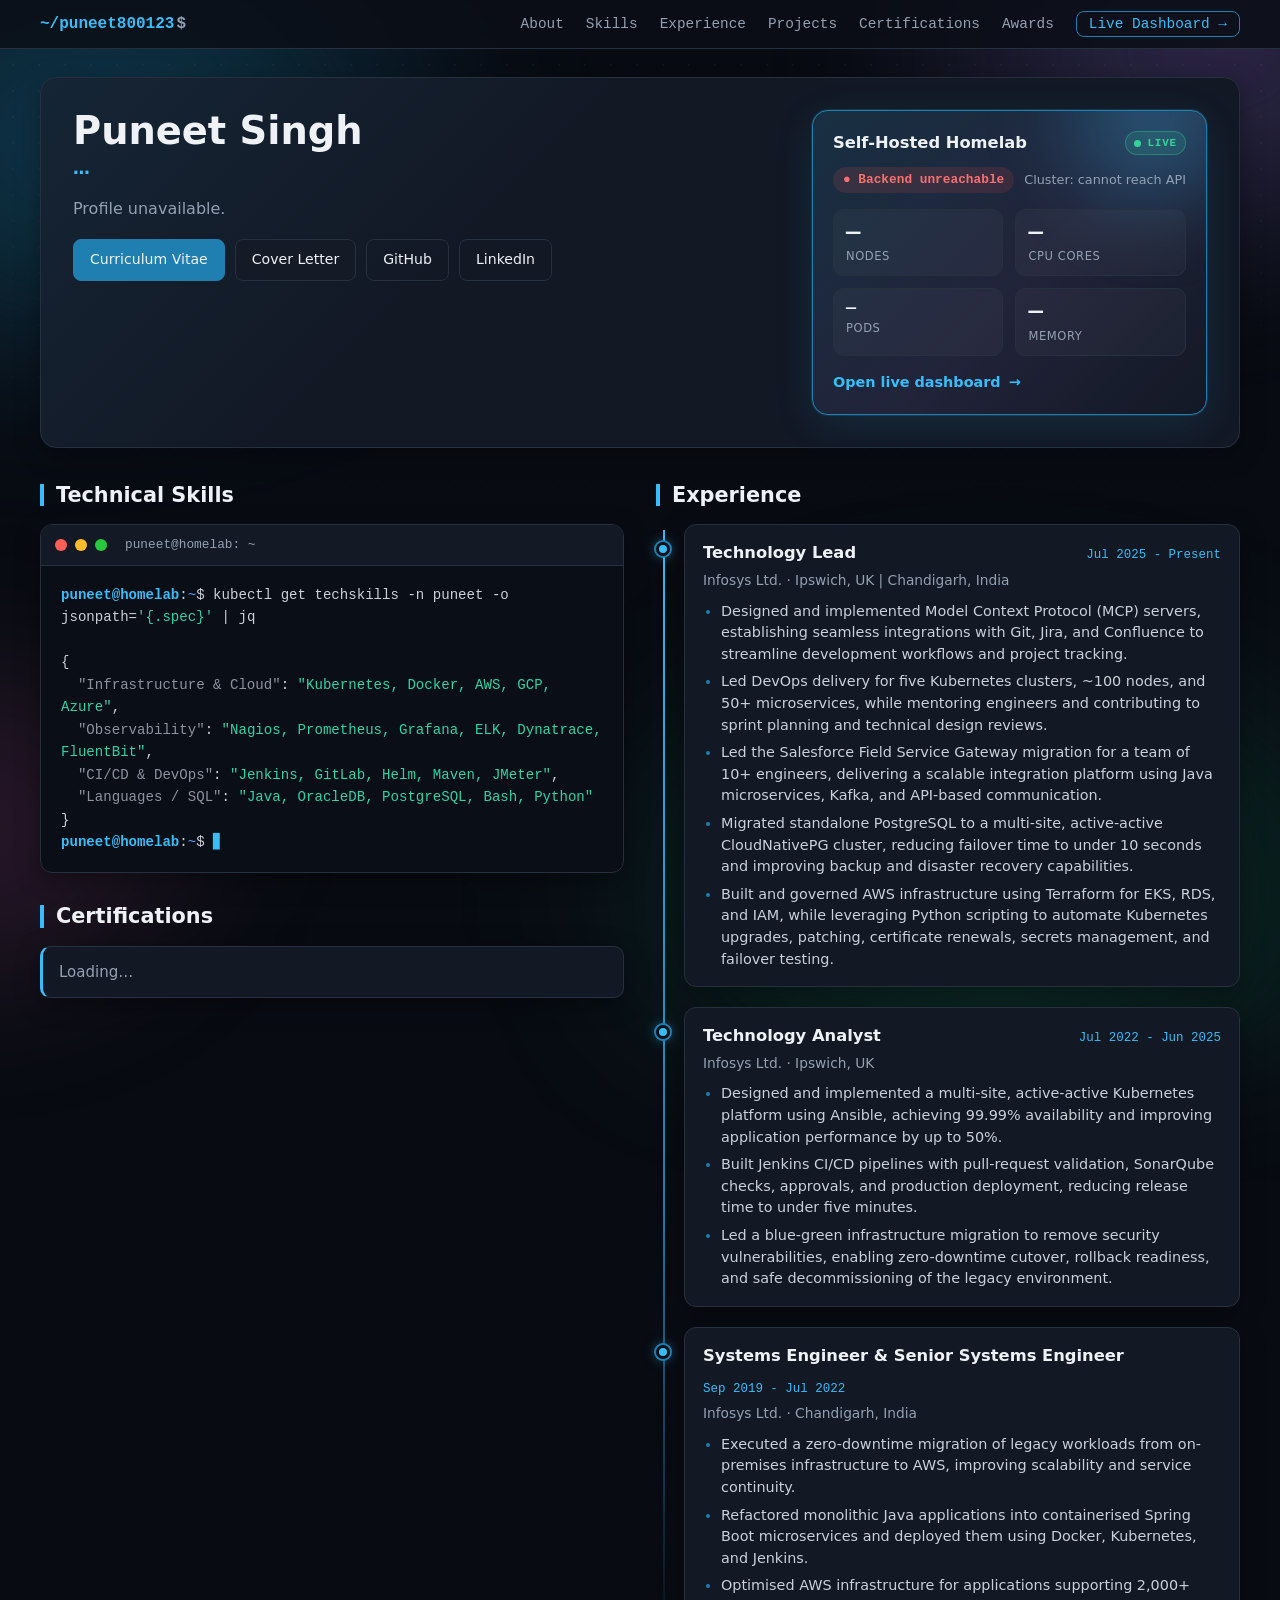
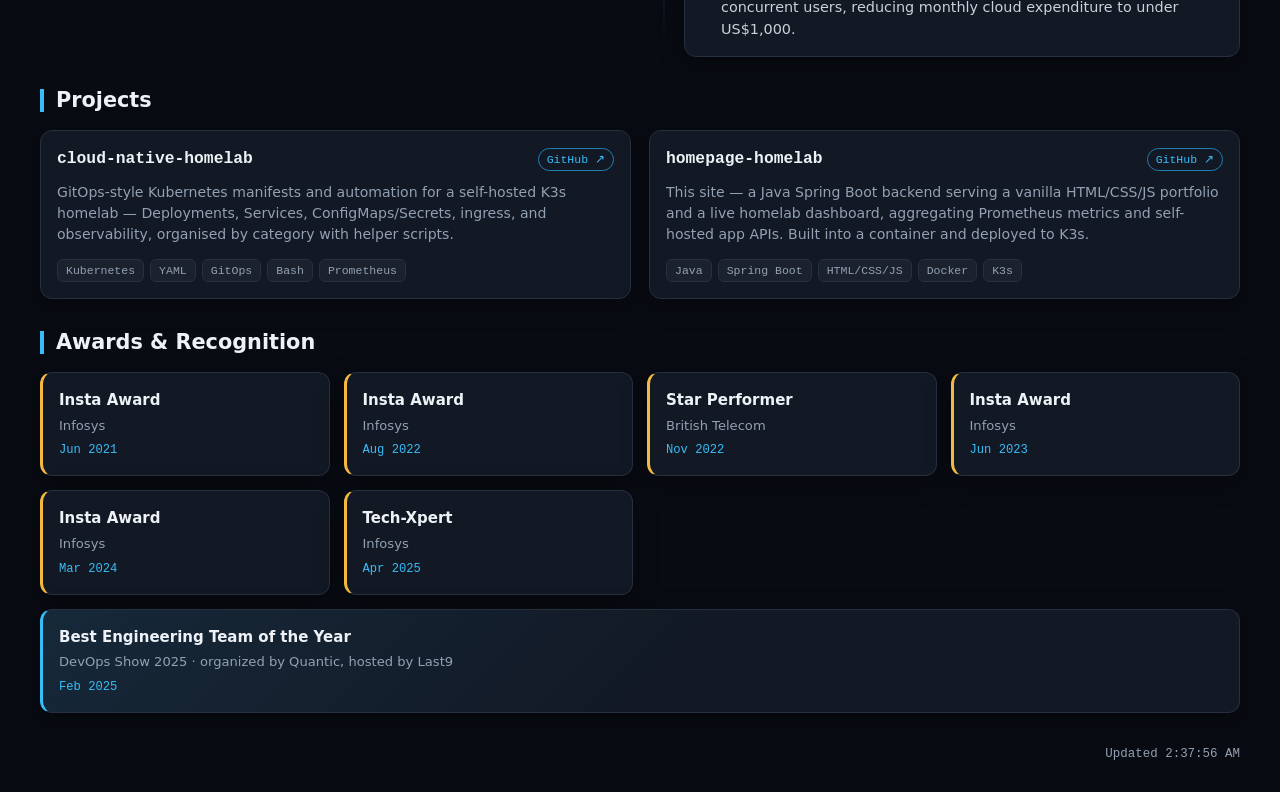
==== commit a75994ad: "Dynamic NodePorts, categorized app status, clean URLs, more apps Backend: - KubernetesService resolv" ====
--- a/frontend/index.html
+++ b/frontend/index.html
@@ -27,7 +27,7 @@
         <li><a href="#projects">Projects</a></li>
         <li><a href="#certs">Certifications</a></li>
         <li><a href="#awards">Awards</a></li>
-        <li><a class="nav-cta" href="dashboard.html">Live Dashboard →</a></li>
+        <li><a class="nav-cta" href="/dashboard">Live Dashboard →</a></li>
       </ul>
     </div>
   </nav>
@@ -43,7 +43,7 @@
         <p class="summary" id="summary">…</p>
 
         <div class="cta">
-          <a id="resume-link" class="btn btn-primary" href="#" target="_blank" rel="noopener">Download Resume</a>
+          <a id="resume-link" class="btn btn-primary" href="#" target="_blank" rel="noopener">Curriculum Vitae</a>
           <a id="cover-link" class="btn" href="#" target="_blank" rel="noopener">Cover Letter</a>
           <a id="github-link" class="btn btn-ghost" href="#" target="_blank" rel="noopener">GitHub</a>
           <a id="linkedin-link2" class="btn btn-ghost" href="#" target="_blank" rel="noopener">LinkedIn</a>
@@ -51,7 +51,7 @@
       </div>
 
       <!-- Homelab teaser: proof the "I run a homelab" claim is real + live -->
-      <a class="hero-status homelab-teaser" href="dashboard.html">
+      <a class="hero-status homelab-teaser" href="/dashboard">
         <div class="teaser-glow" aria-hidden="true"></div>
         <div class="teaser-top">
           <span class="teaser-title">Self-Hosted Homelab</span>
--- a/frontend/css/styles.css
+++ b/frontend/css/styles.css
@@ -368,6 +368,48 @@
 .app-name { font-weight: 600; text-transform: capitalize; }
 .app-stats { font-family: var(--mono); font-size: 0.8rem; color: var(--text-muted); }
 .app-stats div { display: flex; justify-content: space-between; }
+/* clickable app tile */
+.app-link { text-decoration: none; color: inherit; position: relative; transition: transform .15s ease, border-color .15s ease, box-shadow .15s ease; }
+.app-link:hover { text-decoration: none; transform: translateY(-2px); border-color: var(--accent); box-shadow: 0 8px 26px rgba(56,189,248,.15); }
+.app-open { margin-top: 4px; font-family: var(--mono); font-size: .72rem; color: var(--accent); opacity: 0; transition: opacity .15s ease; }
+.app-link:hover .app-open { opacity: 1; }
+/* category groups within app status — color-coded panels */
+.app-cat {
+  --cat: #93a1b3;
+  margin-bottom: 22px;
+  padding: 16px 16px 6px;
+  border: 1px solid var(--border);
+  border-radius: 14px;
+  border-top: 3px solid var(--cat);
+  background:
+    linear-gradient(180deg, color-mix(in srgb, var(--cat) 10%, transparent), transparent 120px),
+    var(--bg-card);
+  box-shadow: var(--shadow);
+}
+.app-cat-head { display: flex; align-items: center; gap: 10px; margin-bottom: 14px; }
+.app-cat-icon {
+  width: 30px; height: 30px; flex: 0 0 30px;
+  display: inline-flex; align-items: center; justify-content: center;
+  font-size: 1rem; border-radius: 8px;
+  background: color-mix(in srgb, var(--cat) 18%, transparent);
+  border: 1px solid color-mix(in srgb, var(--cat) 45%, transparent);
+}
+.app-cat-title {
+  margin: 0; font-size: 1.05rem; font-weight: 700; color: var(--text);
+  letter-spacing: .01em;
+}
+.app-cat-count {
+  margin-left: auto;
+  font-family: var(--mono); font-size: .72rem; font-weight: 600;
+  color: var(--cat);
+  background: color-mix(in srgb, var(--cat) 14%, transparent);
+  border: 1px solid color-mix(in srgb, var(--cat) 40%, transparent);
+  border-radius: 999px; padding: 2px 10px;
+}
+.apps-subgrid { grid-template-columns: repeat(auto-fill, minmax(200px, 1fr)); }
+/* tiles inherit a subtle tint of their category colour on the left edge */
+.app-cat .app-card { border-left: 3px solid color-mix(in srgb, var(--cat) 55%, var(--border)); }
+.app-cat .app-link:hover { border-color: var(--cat); box-shadow: 0 8px 26px color-mix(in srgb, var(--cat) 25%, transparent); }
 
 /* states */
 .is-error .metric-value,
